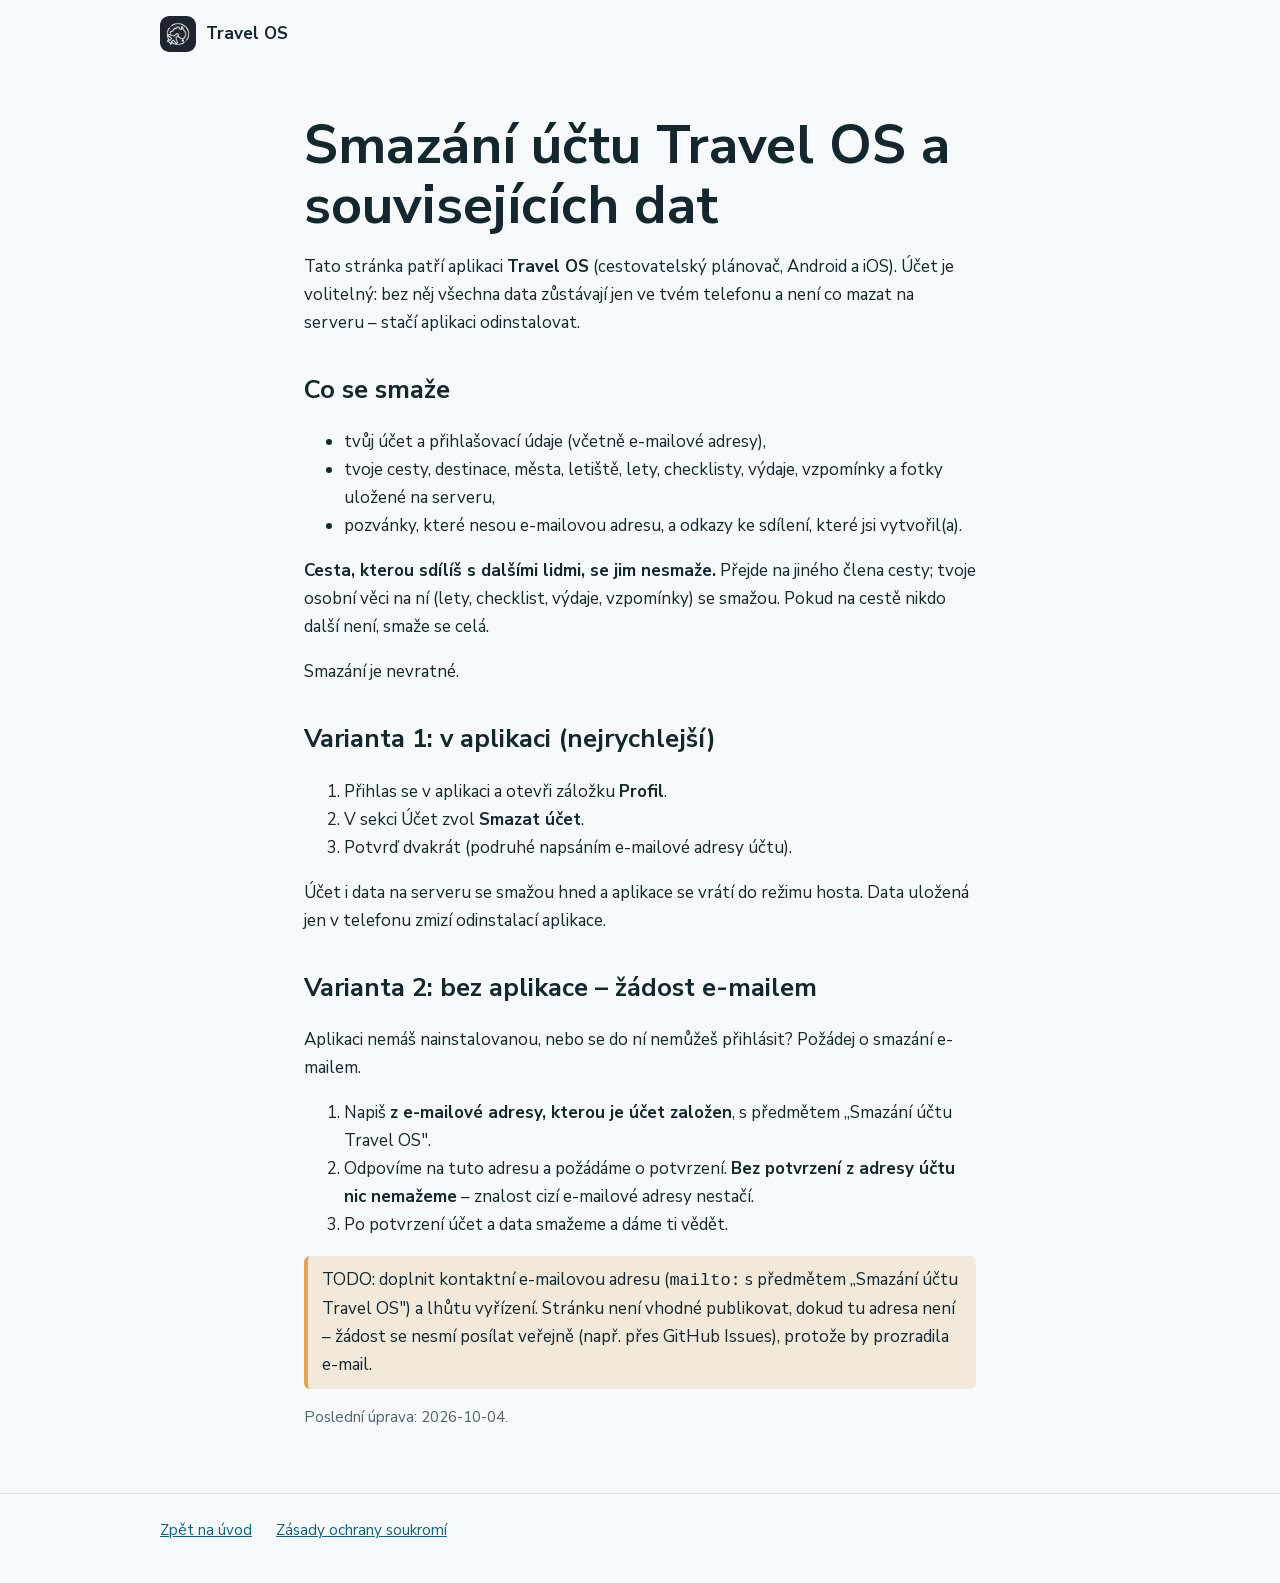
==== delete-account/index.html @ 05be462d "feat(web): stránka Smazání účtu a dat CZ: Nová stránka /delete-account/ pro Google Play: co se smaže" ====
<!doctype html>
<html lang="cs">
<head>
<meta charset="utf-8"><meta name="viewport" content="width=device-width,initial-scale=1"><meta name="color-scheme" content="light dark"><meta name="theme-color" content="#11607A">
<title>Smazání účtu a dat – Travel OS</title>
<meta name="description" content="Jak smazat účet Travel OS a všechna data, která k němu patří – v aplikaci i bez ní.">
<link rel="icon" href="../favicon.png" type="image/png">
<link rel="stylesheet" href="../assets/style.css">
</head>
<body>
<header class="top"><div class="wrap"><a class="brand" href="../"><img src="../assets/icon-192.png" alt="" width="36" height="36">Travel OS</a></div></header>
<main><div class="doc" style="margin:0 auto">
<h1>Smazání účtu Travel OS a souvisejících dat</h1>
<p>Tato stránka patří aplikaci <strong>Travel OS</strong> (cestovatelský plánovač, Android a iOS). Účet je volitelný: bez něj všechna data zůstávají jen ve tvém telefonu a není co mazat na serveru – stačí aplikaci odinstalovat.</p>

<h2>Co se smaže</h2>
<ul>
<li>tvůj účet a přihlašovací údaje (včetně e-mailové adresy),</li>
<li>tvoje cesty, destinace, města, letiště, lety, checklisty, výdaje, vzpomínky a fotky uložené na serveru,</li>
<li>pozvánky, které nesou e-mailovou adresu, a odkazy ke sdílení, které jsi vytvořil(a).</li>
</ul>
<p><strong>Cesta, kterou sdílíš s dalšími lidmi, se jim nesmaže.</strong> Přejde na jiného člena cesty; tvoje osobní věci na ní (lety, checklist, výdaje, vzpomínky) se smažou. Pokud na cestě nikdo další není, smaže se celá.</p>
<p>Smazání je nevratné.</p>

<h2>Varianta 1: v aplikaci (nejrychlejší)</h2>
<ol>
<li>Přihlas se v aplikaci a otevři záložku <strong>Profil</strong>.</li>
<li>V sekci Účet zvol <strong>Smazat účet</strong>.</li>
<li>Potvrď dvakrát (podruhé napsáním e-mailové adresy účtu).</li>
</ol>
<p>Účet i data na serveru se smažou hned a aplikace se vrátí do režimu hosta. Data uložená jen v telefonu zmizí odinstalací aplikace.</p>

<h2>Varianta 2: bez aplikace – žádost e-mailem</h2>
<p>Aplikaci nemáš nainstalovanou, nebo se do ní nemůžeš přihlásit? Požádej o smazání e-mailem.</p>
<ol>
<li>Napiš <strong>z e-mailové adresy, kterou je účet založen</strong>, s předmětem „Smazání účtu Travel OS".</li>
<li>Odpovíme na tuto adresu a požádáme o potvrzení. <strong>Bez potvrzení z adresy účtu nic nemažeme</strong> – znalost cizí e-mailové adresy nestačí.</li>
<li>Po potvrzení účet a data smažeme a dáme ti vědět.</li>
</ol>
<div class="todo">TODO: doplnit kontaktní e-mailovou adresu (<code>mailto:</code> s předmětem „Smazání účtu Travel OS") a lhůtu vyřízení. Stránku není vhodné publikovat, dokud tu adresa není – žádost se nesmí posílat veřejně (např. přes GitHub Issues), protože by prozradila e-mail.</div>

<p class="note">Poslední úprava: 2026-10-04.</p>
</div></main>
<footer><div class="wrap"><a href="../">Zpět na úvod</a><a href="../privacy/">Zásady ochrany soukromí</a></div></footer>
</body>
</html>
---- assets/style.css ----
@font-face{font-family:"Nunito Sans";font-weight:400;font-display:swap;src:url(NunitoSans-Regular.ttf) format("truetype")}
@font-face{font-family:"Nunito Sans";font-weight:600;font-display:swap;src:url(NunitoSans-SemiBold.ttf) format("truetype")}
@font-face{font-family:"Nunito Sans";font-weight:700;font-display:swap;src:url(NunitoSans-Bold.ttf) format("truetype")}
:root{--brand:#11607A;--sand:#E0A458;--bg:#F6FAFC;--surface:#fff;--text:#14262E;--muted:#4D6370;--line:#D5E1E8;--link:#11607A}
@media (prefers-color-scheme:dark){:root{--brand:#6BB6CF;--bg:#0E1A20;--surface:#15252D;--text:#E8F1F5;--muted:#9FB4BF;--line:#263A44;--link:#7CC3DB}}
*{box-sizing:border-box}
body{margin:0;background:var(--bg);color:var(--text);font:400 1.0625rem/1.65 "Nunito Sans",system-ui,sans-serif}
a{color:var(--link)}
.wrap{max-width:62rem;margin:0 auto;padding:0 1rem}
header.top{padding:1rem 0}
header.top .wrap{display:flex;align-items:center;justify-content:space-between;gap:1rem}
.brand{display:flex;align-items:center;gap:.6rem;font-weight:700;color:var(--text);text-decoration:none}
.brand img{width:36px;height:36px;border-radius:9px}
nav a{margin-left:1rem;color:var(--muted);text-decoration:none;font-weight:600}
nav a:hover{color:var(--link)}
.hero{padding:4rem 0 3rem}
.hero img{width:96px;height:96px;border-radius:22px}
h1{font-size:clamp(2.2rem,6vw,3.4rem);line-height:1.1;margin:1rem 0 .75rem;font-weight:700}
h2{font-size:1.6rem;margin:0 0 1rem;font-weight:700}
h3{font-size:1.1rem;margin:0 0 .35rem;font-weight:600}
.lead{font-size:1.25rem;color:var(--muted);max-width:40rem;margin:0 0 1.5rem}
.badge{display:inline-block;padding:.45rem 1rem;border-radius:999px;border:1px solid var(--line);background:var(--surface);font-weight:600}
.badge b{color:var(--brand)}
section{padding:2.5rem 0}
.grid{display:grid;gap:1rem;grid-template-columns:repeat(auto-fit,minmax(15rem,1fr))}
.card{background:var(--surface);border:1px solid var(--line);border-radius:14px;padding:1.25rem}
.card p{margin:0;color:var(--muted)}
.note{color:var(--muted);font-size:.95rem}
.stores{display:flex;flex-wrap:wrap;gap:.75rem}
.store{padding:.6rem 1.1rem;border:1px dashed var(--line);border-radius:14px;color:var(--muted)}
footer{border-top:1px solid var(--line);padding:1.5rem 0 2.5rem;color:var(--muted);font-size:.95rem}
footer .wrap{display:flex;flex-wrap:wrap;gap:.5rem 1.5rem}
.doc{max-width:44rem;padding:2rem 1rem 3rem}
.doc h2{margin-top:2rem}
.todo{background:rgba(224,164,88,.2);border-left:4px solid var(--sand);padding:.6rem .9rem;border-radius:6px;margin:1rem 0}
:focus-visible{outline:3px solid var(--sand);outline-offset:2px}
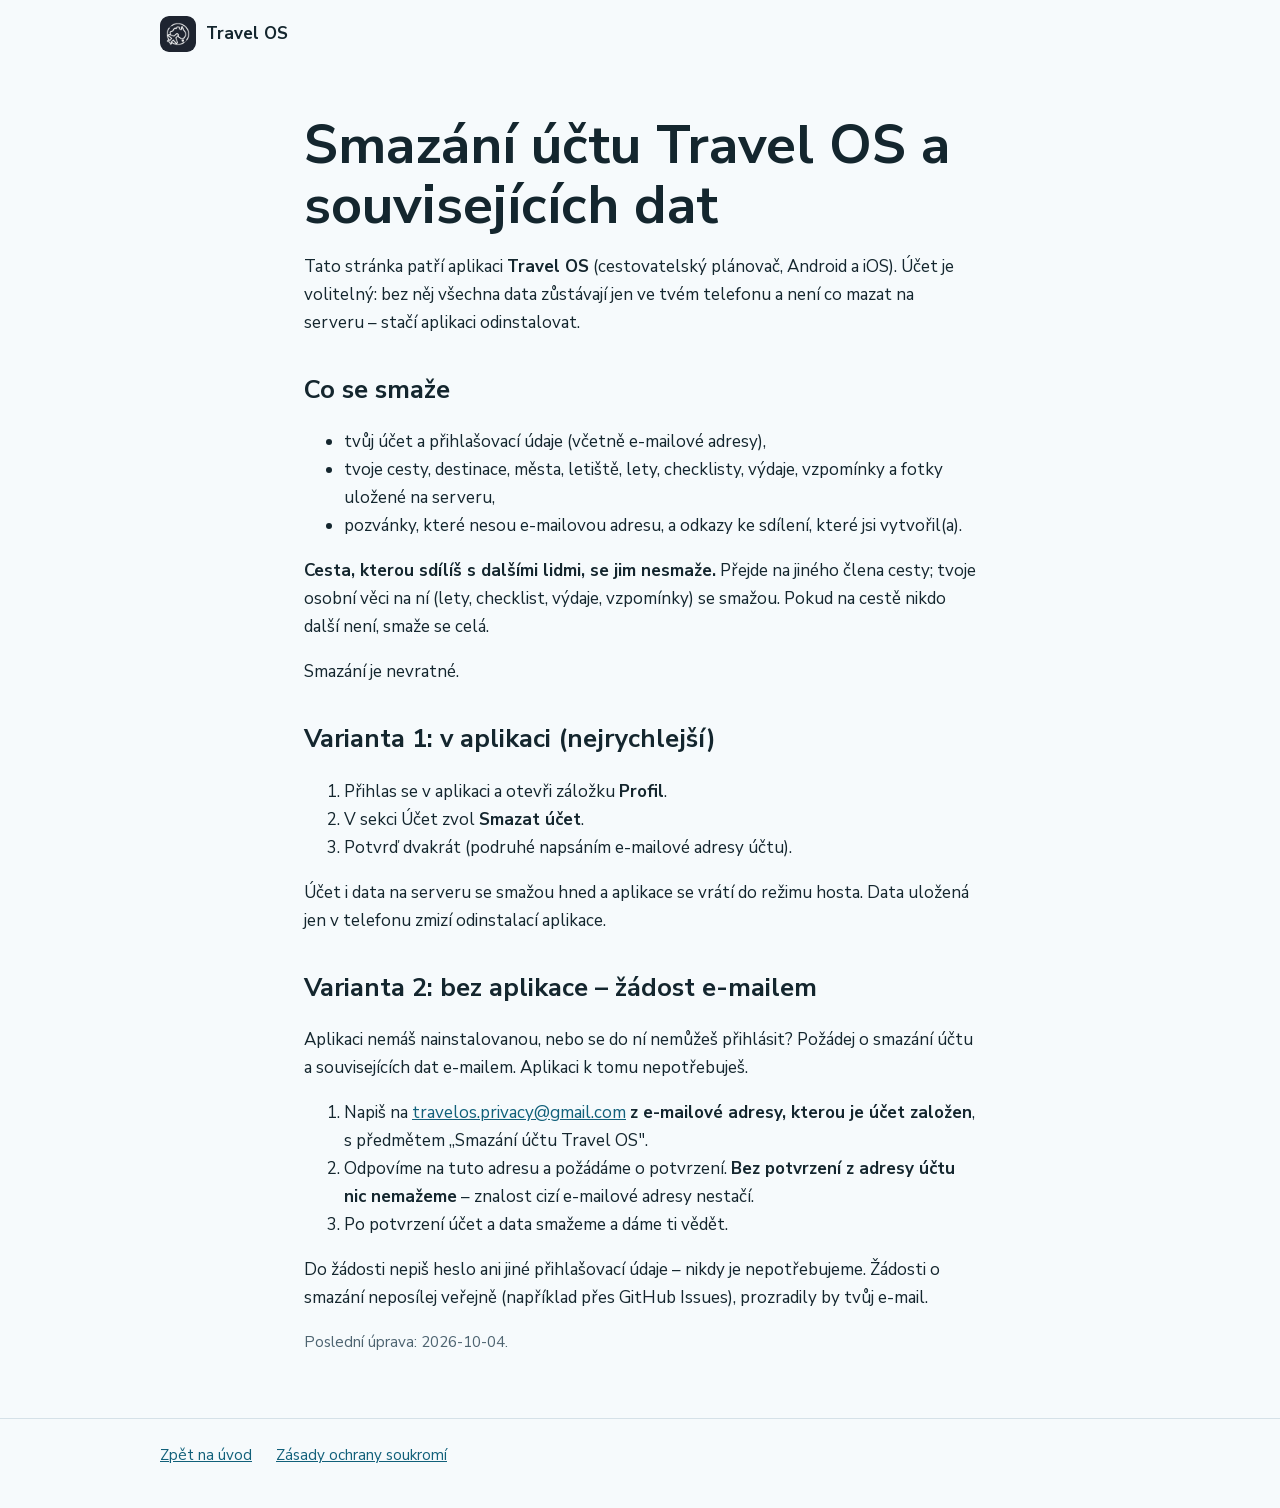
==== commit d5120545: "feat(web): kontakt na stránce Smazání účtu a odkaz ze zásad soukromí CZ: Stránka /delete-account/ no" ====
--- a/delete-account/index.html
+++ b/delete-account/index.html
@@ -31,13 +31,13 @@
 <p>Účet i data na serveru se smažou hned a aplikace se vrátí do režimu hosta. Data uložená jen v telefonu zmizí odinstalací aplikace.</p>
 
 <h2>Varianta 2: bez aplikace – žádost e-mailem</h2>
-<p>Aplikaci nemáš nainstalovanou, nebo se do ní nemůžeš přihlásit? Požádej o smazání e-mailem.</p>
+<p>Aplikaci nemáš nainstalovanou, nebo se do ní nemůžeš přihlásit? Požádej o smazání účtu a souvisejících dat e-mailem. Aplikaci k tomu nepotřebuješ.</p>
 <ol>
-<li>Napiš <strong>z e-mailové adresy, kterou je účet založen</strong>, s předmětem „Smazání účtu Travel OS".</li>
+<li>Napiš na <a href="mailto:travelos.privacy@gmail.com?subject=Smaz%C3%A1n%C3%AD%20%C3%BA%C4%8Dtu%20Travel%20OS">travelos.privacy@gmail.com</a> <strong>z e-mailové adresy, kterou je účet založen</strong>, s předmětem „Smazání účtu Travel OS".</li>
 <li>Odpovíme na tuto adresu a požádáme o potvrzení. <strong>Bez potvrzení z adresy účtu nic nemažeme</strong> – znalost cizí e-mailové adresy nestačí.</li>
 <li>Po potvrzení účet a data smažeme a dáme ti vědět.</li>
 </ol>
-<div class="todo">TODO: doplnit kontaktní e-mailovou adresu (<code>mailto:</code> s předmětem „Smazání účtu Travel OS") a lhůtu vyřízení. Stránku není vhodné publikovat, dokud tu adresa není – žádost se nesmí posílat veřejně (např. přes GitHub Issues), protože by prozradila e-mail.</div>
+<p>Do žádosti nepiš heslo ani jiné přihlašovací údaje – nikdy je nepotřebujeme. Žádosti o smazání neposílej veřejně (například přes GitHub Issues), prozradily by tvůj e-mail.</p>
 
 <p class="note">Poslední úprava: 2026-10-04.</p>
 </div></main>
